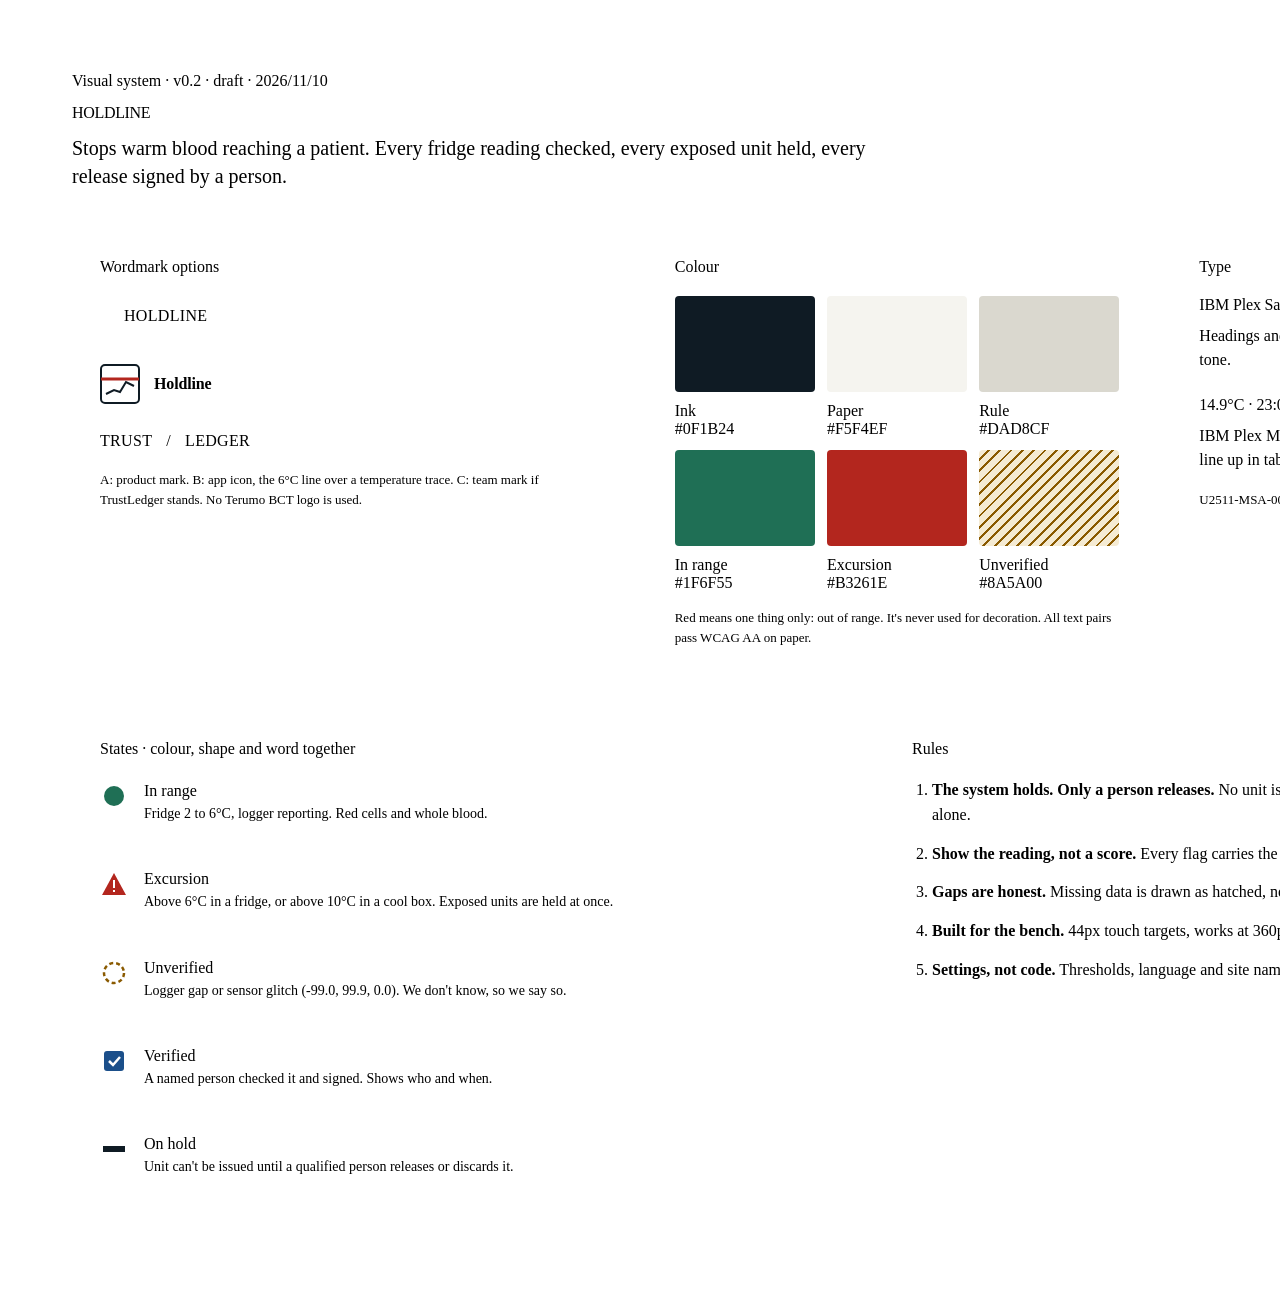
==== design/01-system.html @ 1db84fdc "Design: Holdline visual system v0.2 draft (01-system.html)" ====
<!doctype html><html><head><meta charset="utf-8"><link rel="stylesheet" href="tokens.css"><style>
body{width:1600px;padding:64px}
h1{font:700 64px/1 var(--sans);letter-spacing:-.02em}
.wm{display:flex;align-items:center;gap:14px;font:700 40px/1 var(--sans);letter-spacing:.02em}
.wm .bar{width:10px;height:40px;background:var(--excursion)}
.grid{display:grid;gap:24px}
.card{background:var(--surface);border:1px solid var(--rule);border-radius:6px;padding:28px}
.sw{height:96px;border-radius:4px;margin-bottom:10px}
.lab{font:600 14px var(--sans)} .hex{font:500 12px var(--mono);color:var(--ink-3)}
.state{display:flex;gap:16px;align-items:flex-start;padding:16px 0;border-top:1px solid var(--rule-2)}
.state:first-of-type{border-top:0}
.state p{font-size:14px;color:var(--ink-2);margin-top:4px;line-height:1.45}
</style></head><body>
<div style="display:flex;justify-content:space-between;align-items:flex-end;margin-bottom:40px">
 <div><div class="cap" style="margin-bottom:14px">Visual system · v0.2 · draft · 2026/11/10</div>
 <h1>HOLDLINE</h1>
 <div style="font-size:20px;color:var(--ink-2);margin-top:12px;max-width:820px;line-height:1.4">Stops warm blood reaching a patient. Every fridge reading checked, every exposed unit held, every release signed by a person.</div></div>
 <div class="cap" style="text-align:right">Working name · team-neutral<br>Terumo BCT Africa Hackathon 2026<br>Cold chain · Data quality</div>
</div>
<div class="grid" style="grid-template-columns:1.1fr 1fr 1fr">
 <div class="card"><div class="cap" style="margin-bottom:20px">Wordmark options</div>
  <div class="wm" style="margin-bottom:28px"><span class="bar"></span>HOLDLINE</div>
  <div class="wm" style="margin-bottom:28px;font-weight:600;letter-spacing:-.01em"><svg width="40" height="40" viewBox="0 0 40 40"><rect x="1" y="1" width="38" height="38" rx="4" fill="none" stroke="#0F1B24" stroke-width="2"/><line x1="1" y1="15" x2="39" y2="15" stroke="#B3261E" stroke-width="3"/><path d="M6 30 L14 26 L20 28 L26 18 L34 22" fill="none" stroke="#0F1B24" stroke-width="2"/></svg>Holdline</div>
  <div class="wm" style="font:600 34px/1 var(--mono)">TRUST<span style="color:var(--excursion)">/</span>LEDGER</div>
  <p style="font-size:13px;color:var(--ink-3);margin-top:20px;line-height:1.5">A: product mark. B: app icon, the 6°C line over a temperature trace. C: team mark if TrustLedger stands. No Terumo BCT logo is used.</p></div>
 <div class="card"><div class="cap" style="margin-bottom:20px">Colour</div>
  <div style="display:grid;grid-template-columns:1fr 1fr 1fr;gap:12px">
   <div><div class="sw" style="background:#0F1B24"></div><div class="lab">Ink</div><div class="hex">#0F1B24</div></div>
   <div><div class="sw" style="background:#F5F4EF;border:1px solid var(--rule)"></div><div class="lab">Paper</div><div class="hex">#F5F4EF</div></div>
   <div><div class="sw" style="background:#DAD8CF"></div><div class="lab">Rule</div><div class="hex">#DAD8CF</div></div>
   <div><div class="sw" style="background:#1F6F55"></div><div class="lab">In range</div><div class="hex">#1F6F55</div></div>
   <div><div class="sw" style="background:#B3261E"></div><div class="lab">Excursion</div><div class="hex">#B3261E</div></div>
   <div><div class="sw" style="background:repeating-linear-gradient(135deg,#F5EBD3 0 6px,#8A5A00 6px 8px)"></div><div class="lab">Unverified</div><div class="hex">#8A5A00</div></div>
  </div><p style="font-size:13px;color:var(--ink-3);margin-top:16px;line-height:1.5">Red means one thing only: out of range. It's never used for decoration. All text pairs pass WCAG AA on paper.</p></div>
 <div class="card"><div class="cap" style="margin-bottom:20px">Type</div>
  <div style="font:700 44px/1.05 var(--sans);letter-spacing:-.01em">IBM Plex Sans</div>
  <div style="font-size:16px;color:var(--ink-2);margin:10px 0 24px;line-height:1.5">Headings and body. Open licence, wide language support, clinical tone.</div>
  <div style="font:500 30px/1 var(--mono)">14.9°C · 23:00</div>
  <div style="font-size:16px;color:var(--ink-2);margin-top:10px;line-height:1.5">IBM Plex Mono: every reading, time, unit ID and count. Numbers line up in tables.</div>
  <div class="mono" style="margin-top:20px;font-size:13px;color:var(--ink-3)">U2511-MSA-004417-RBC</div></div>
</div>
<div class="grid" style="grid-template-columns:1fr 1fr;margin-top:24px">
 <div class="card"><div class="cap" style="margin-bottom:8px">States · colour, shape and word together</div>
  <div class="state"><svg width="28" height="28"><circle cx="14" cy="14" r="10" fill="#1F6F55"/></svg><div><span class="chip ok">In range</span><p>Fridge 2 to 6°C, logger reporting. Red cells and whole blood.</p></div></div>
  <div class="state"><svg width="28" height="28"><path d="M14 3 L26 25 H2 Z" fill="#B3261E"/><rect x="13" y="10" width="2" height="8" fill="#fff"/><rect x="13" y="20" width="2" height="2" fill="#fff"/></svg><div><span class="chip ex">Excursion</span><p>Above 6°C in a fridge, or above 10°C in a cool box. Exposed units are held at once.</p></div></div>
  <div class="state"><svg width="28" height="28"><circle cx="14" cy="14" r="10" fill="none" stroke="#8A5A00" stroke-width="2.5" stroke-dasharray="4 3"/></svg><div><span class="chip un">Unverified</span><p>Logger gap or sensor glitch (-99.0, 99.9, 0.0). We don't know, so we say so.</p></div></div>
  <div class="state"><svg width="28" height="28"><rect x="4" y="4" width="20" height="20" rx="3" fill="#1B4F8A"/><path d="M9 14 l4 4 l7 -8" stroke="#fff" stroke-width="2.5" fill="none"/></svg><div><span class="chip ve">Verified</span><p>A named person checked it and signed. Shows who and when.</p></div></div>
  <div class="state"><svg width="28" height="28"><rect x="3" y="11" width="22" height="6" fill="#0F1B24"/></svg><div><span class="chip ho">On hold</span><p>Unit can't be issued until a qualified person releases or discards it.</p></div></div></div>
 <div class="card"><div class="cap" style="margin-bottom:20px">Rules</div>
  <ol style="font-size:16px;line-height:1.55;color:var(--ink-2);padding-left:20px;display:grid;gap:14px">
   <li><b style="color:var(--ink)">The system holds. Only a person releases.</b> No unit is ever released, discarded or matched by the software alone.</li>
   <li><b style="color:var(--ink)">Show the reading, not a score.</b> Every flag carries the temperatures, the hours and the logger that produced it.</li>
   <li><b style="color:var(--ink)">Gaps are honest.</b> Missing data is drawn as hatched, never smoothed over.</li>
   <li><b style="color:var(--ink)">Built for the bench.</b> 44px touch targets, works at 360px wide, and every alert also fits in one SMS.</li>
   <li><b style="color:var(--ink)">Settings, not code.</b> Thresholds, language and site names come from a country file.</li>
  </ol></div>
</div></body></html>
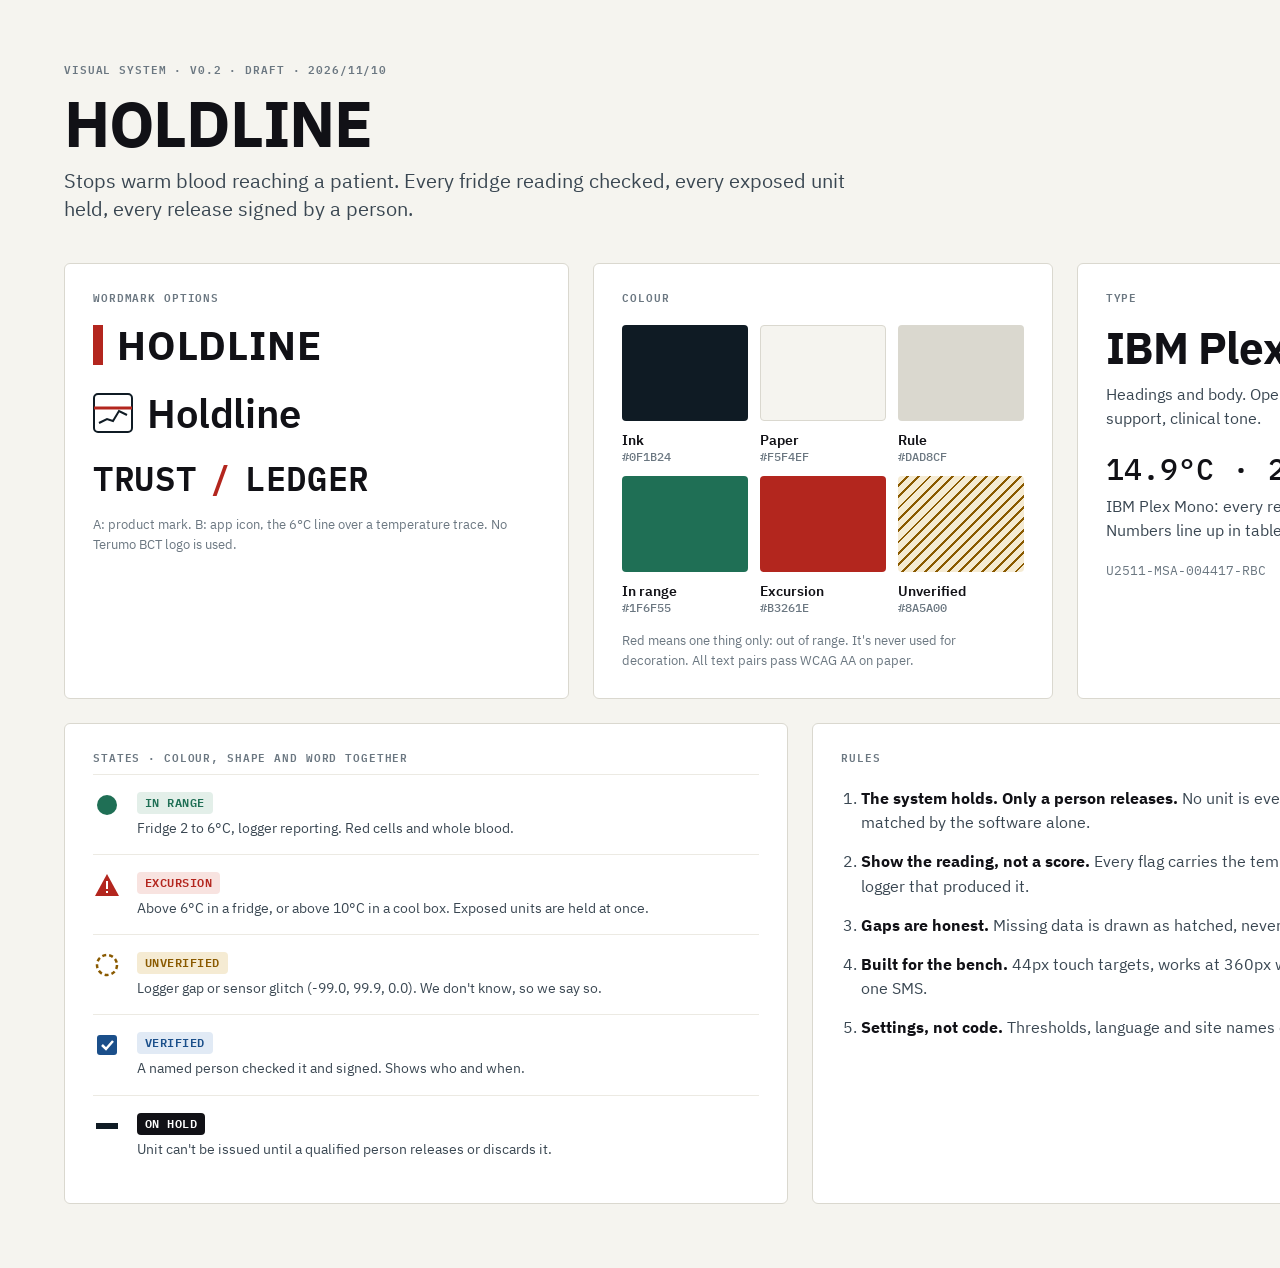
==== commit ab471d04: "Individual entry: remove team name and teammates, rename repo" ====
--- a/design/01-system.html
+++ b/design/01-system.html
@@ -22,7 +22,7 @@
   <div class="wm" style="margin-bottom:28px"><span class="bar"></span>HOLDLINE</div>
   <div class="wm" style="margin-bottom:28px;font-weight:600;letter-spacing:-.01em"><svg width="40" height="40" viewBox="0 0 40 40"><rect x="1" y="1" width="38" height="38" rx="4" fill="none" stroke="#0F1B24" stroke-width="2"/><line x1="1" y1="15" x2="39" y2="15" stroke="#B3261E" stroke-width="3"/><path d="M6 30 L14 26 L20 28 L26 18 L34 22" fill="none" stroke="#0F1B24" stroke-width="2"/></svg>Holdline</div>
   <div class="wm" style="font:600 34px/1 var(--mono)">TRUST<span style="color:var(--excursion)">/</span>LEDGER</div>
-  <p style="font-size:13px;color:var(--ink-3);margin-top:20px;line-height:1.5">A: product mark. B: app icon, the 6°C line over a temperature trace. C: team mark if TrustLedger stands. No Terumo BCT logo is used.</p></div>
+  <p style="font-size:13px;color:var(--ink-3);margin-top:20px;line-height:1.5">A: product mark. B: app icon, the 6°C line over a temperature trace. No Terumo BCT logo is used.</p></div>
  <div class="card"><div class="cap" style="margin-bottom:20px">Colour</div>
   <div style="display:grid;grid-template-columns:1fr 1fr 1fr;gap:12px">
    <div><div class="sw" style="background:#0F1B24"></div><div class="lab">Ink</div><div class="hex">#0F1B24</div></div>
--- a/design/tokens.css
+++ b/design/tokens.css
@@ -0,0 +1,27 @@
+/* HOLDLINE visual system v0.2 · draft · working name, team-neutral */
+@import url('fonts.css');
+:root{
+  --ink:#111116; --ink-2:#3A4752; --ink-3:#6B7781;
+  --paper:#F5F4EF; --surface:#FFFFFF; --rule:#DAD8CF; --rule-2:#ECEAE3;
+  /* states: every state has colour + shape + word, never colour alone */
+  --in-range:#1F6F55;   --in-range-bg:#E3EFE9;   /* circle, filled */
+  --excursion:#B3261E;  --excursion-bg:#F8E3E0;  /* triangle, filled */
+  --unverified:#8A5A00; --unverified-bg:#F5EBD3; /* dashed circle, hatched gaps */
+  --verified:#1B4F8A;   --verified-bg:#E1EAF5;   /* square with tick */
+  --held:#111116;       /* black bar: a person put the unit on hold */
+  --band-safe:rgba(31,111,85,.08);
+  --sans:'IBM Plex Sans',system-ui,sans-serif; --mono:'IBM Plex Mono',ui-monospace,monospace;
+  --r:4px; --s1:4px; --s2:8px; --s3:12px; --s4:16px; --s5:24px; --s6:32px; --s7:48px;
+}
+*{box-sizing:border-box;margin:0;padding:0}
+body{font-family:var(--sans);color:var(--ink);background:var(--paper);-webkit-font-smoothing:antialiased}
+.mono{font-family:var(--mono)}
+.cap{font:600 11px/1.2 var(--mono);letter-spacing:.08em;text-transform:uppercase;color:var(--ink-3)}
+.chip{white-space:nowrap;display:inline-flex;align-items:center;gap:6px;font:600 12px/1 var(--mono);letter-spacing:.04em;padding:5px 8px;border-radius:var(--r);text-transform:uppercase}
+.chip.ok{color:var(--in-range);background:var(--in-range-bg)}
+.chip.ex{color:var(--excursion);background:var(--excursion-bg)}
+.chip.un{color:var(--unverified);background:var(--unverified-bg)}
+.chip.ve{color:var(--verified);background:var(--verified-bg)}
+.chip.ho{color:#fff;background:var(--held)}
+.btn{font:600 14px/1 var(--sans);padding:11px 16px;border-radius:var(--r);border:1px solid var(--ink);background:var(--surface);color:var(--ink)}
+.btn.primary{background:var(--ink);color:#fff}
